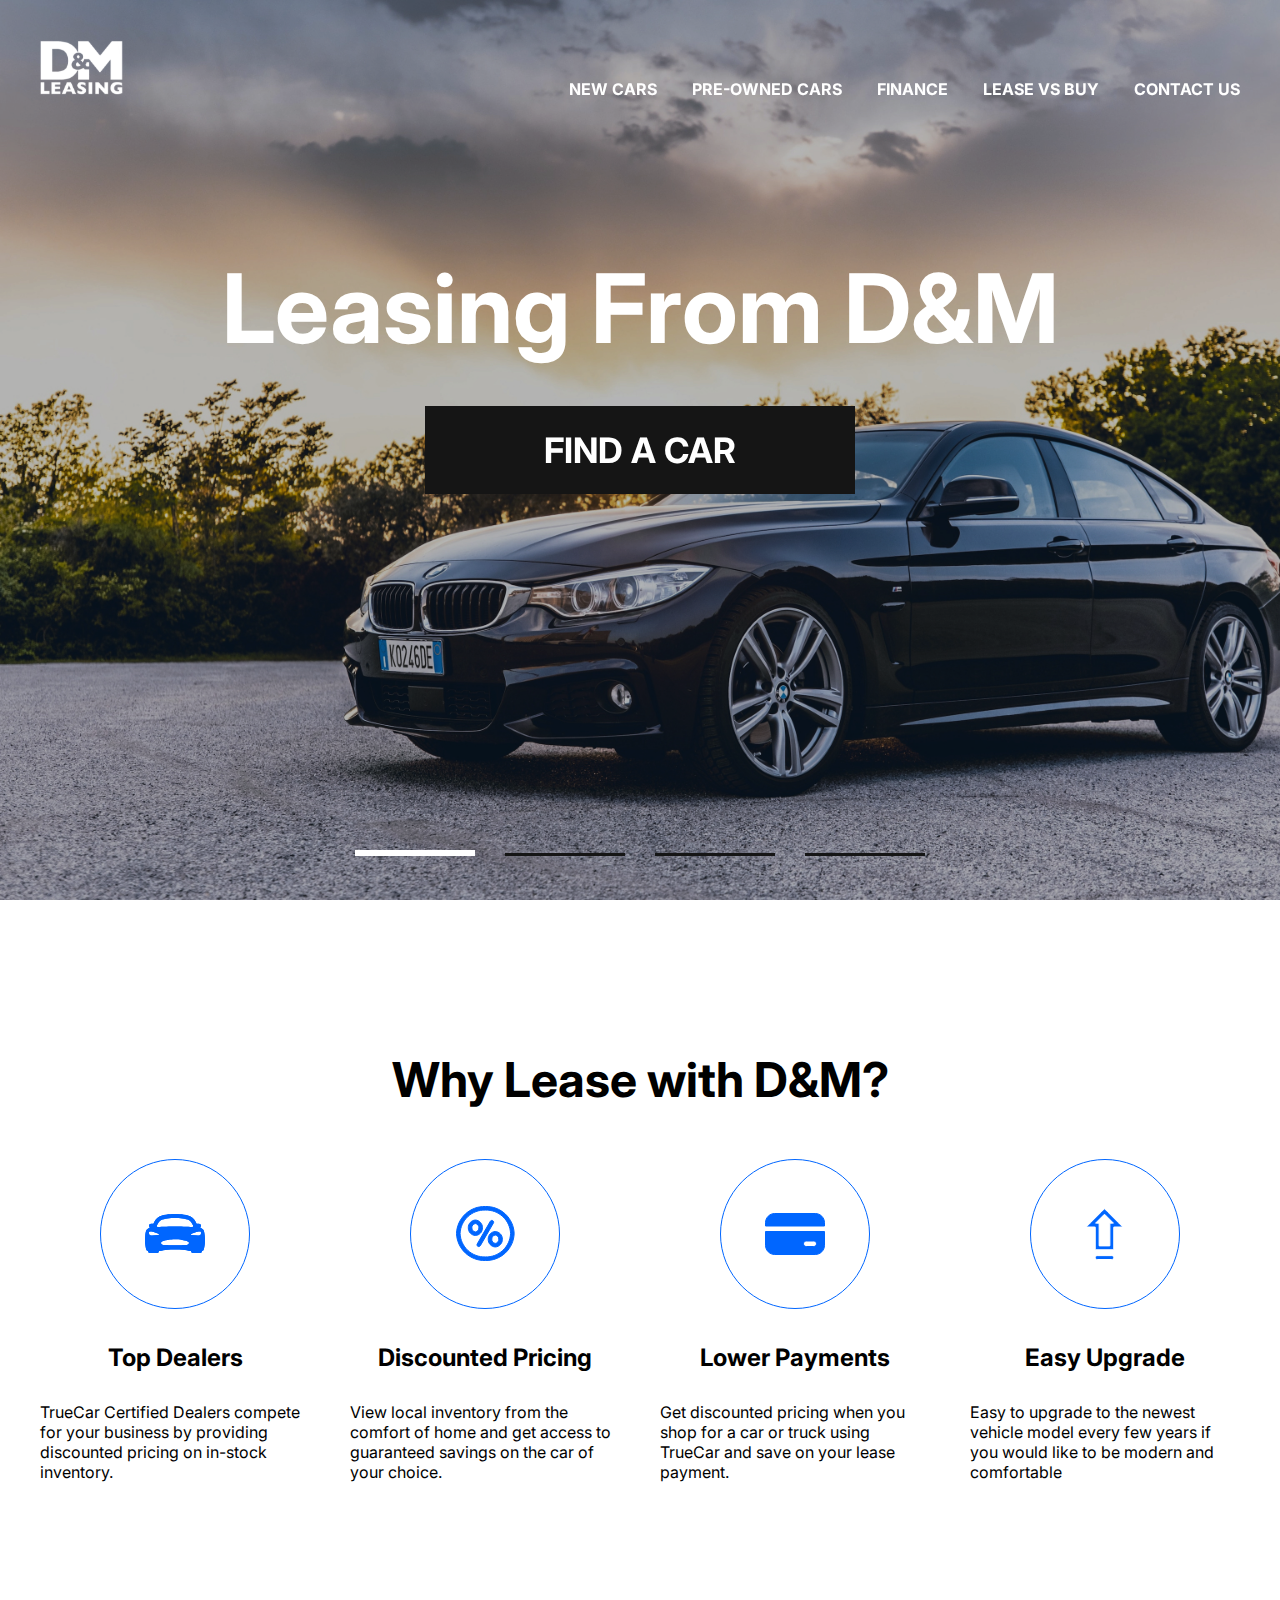
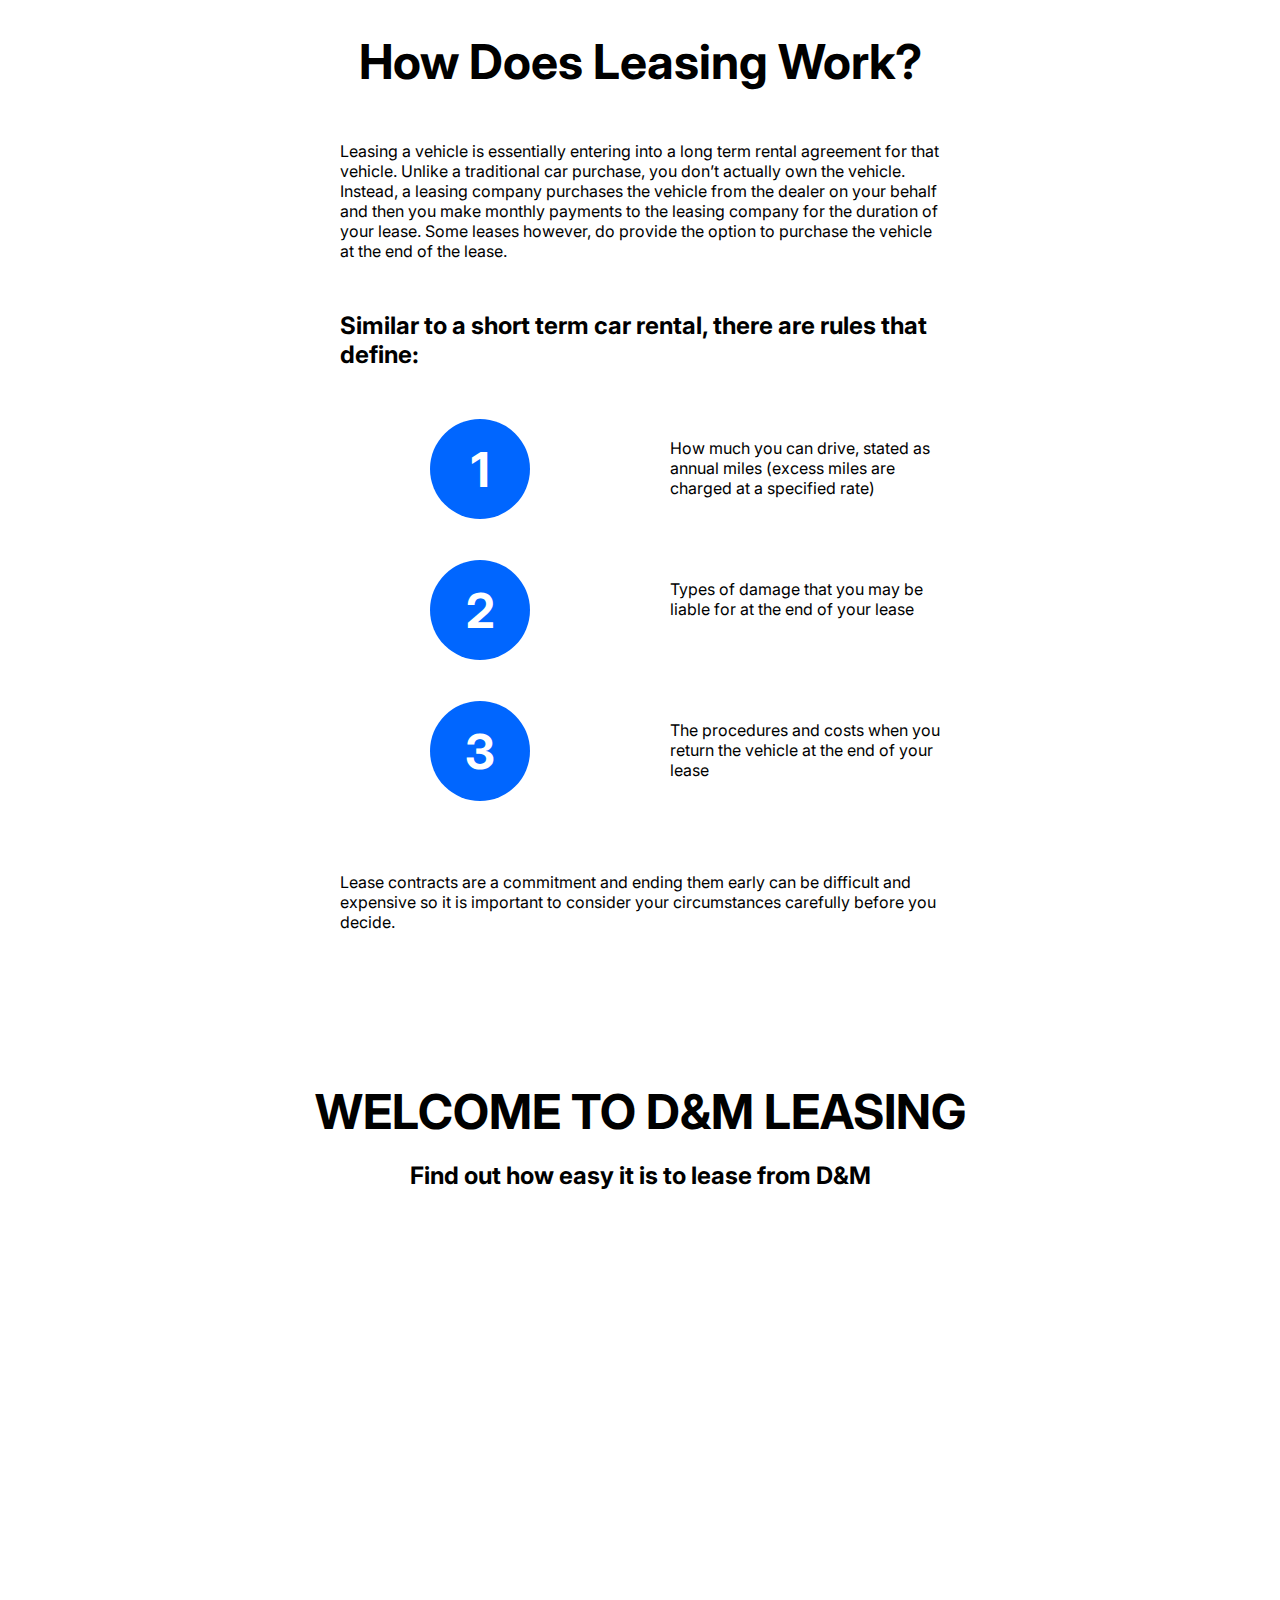
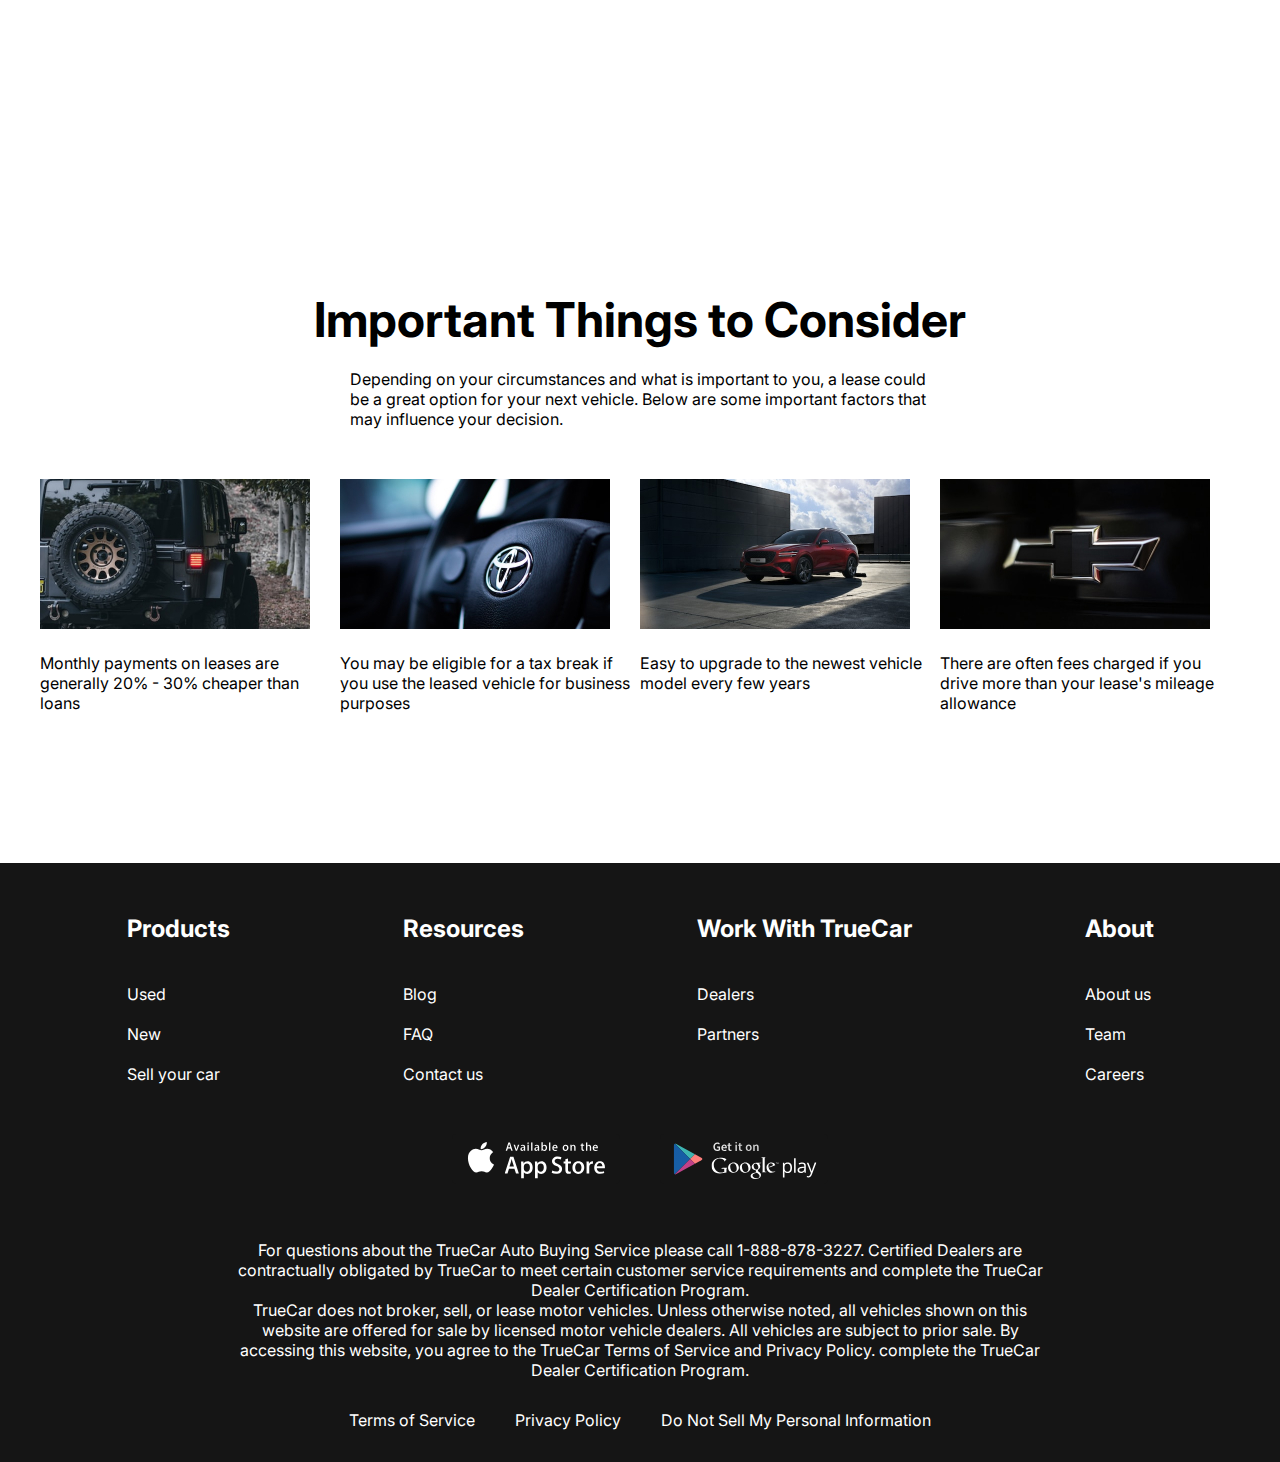
==== index.html @ b896143d "git start" ====
<!DOCTYPE html>
<html lang="en">

<head>
  <meta charset="UTF-8">
  <meta http-equiv="X-UA-Compatible" content="IE=edge">
  <meta name="viewport" content="width=device-width, initial-scale=1.0">
  <title>Lease Cars</title>
  <link rel="preconnect" href="https://fonts.googleapis.com">
  <link rel="preconnect" href="https://fonts.gstatic.com" crossorigin>
  <link href="https://fonts.googleapis.com/css2?family=Inter:wght@400;700&display=swap" rel="stylesheet">
  <link rel="stylesheet" href="https://cdn.jsdelivr.net/npm/swiper@9/swiper-bundle.min.css" />
  <link rel="stylesheet" href="css/style.css">
</head>

<body>
  <div class="wrapper">
    <header class="header header-main">
      <div class="container">
        <div class="header__inner">
          <a href="index.html" class="logo">
            <img src="images/logo.svg" alt="logo" class="logo__img">
          </a>
          <nav class="menu">
            <ul class="menu__list">
              <li class="menu__list-item">
                <a href="new-cars.html" class="menu__list-link">NEW CARS</a>
              </li>
              <li class="menu__list-item">
                <a href="#" class="menu__list-link">PRE-OWNED CARS</a>
              </li>
              <li class="menu__list-item">
                <a href="#" class="menu__list-link">FINANCE</a>
              </li>
              <li class="menu__list-item">
                <a href="#" class="menu__list-link">LEASE VS BUY</a>
              </li>
              <li class="menu__list-item">
                <a href="contacts.html" class="menu__list-link">CONTACT US</a>
              </li>
            </ul>
          </nav>
        </div>
      </div>
    </header>
    <main class="main">
      <section class="top">
        <div class="container">
          <h1 class="title">
            Leasing From D&M
          </h1>
          <a href="new-cars.html" class="top__link">
            FIND A CAR
          </a>
        </div>
      </section>
      <div class="slider">
        <div class="swiper">
          <div class="swiper-wrapper">

            <div class="swiper-slide" style='background-image: url(images/slide-1.jpg)'></div>
            <div class="swiper-slide" style='background-image: url(images/slide-2.jpg)'></div>
            <div class="swiper-slide" style='background-image: url(images/slide-1.jpg)'></div>
            <div class="swiper-slide" style='background-image: url(images/slide-2.jpg)'></div>
          </div>

          <div class="swiper-pagination"></div>
        </div>
      </div>
      <section class="why-lease">
        <div class="container">
          <h2 class="section-title">Why Lease with D&M?</h2>
          <ul class="why-lease-list">
            <li class="why-lease-item">
              <img class='why-lease-item-img' src="images/why-lease-1.svg" alt="">
              <h3 class="why-lease-item-title">Top Dealers</h3>
              <p class="why-lease-item-text">
                TrueCar Certified Dealers compete for your business by providing discounted pricing on in-stock
                inventory.
              </p>
            </li>
            <li class="why-lease-item">
              <img class='why-lease-item-img' src="images/why-lease-2.svg" alt="">
              <h3 class="why-lease-item-title">Discounted Pricing</h3>
              <p class="why-lease-item-text">
                View local inventory from the comfort of home and get access to guaranteed savings on the car of your
                choice.
              </p>
            </li>
            <li class="why-lease-item">
              <img class='why-lease-item-img' src="images/why-lease-3.svg" alt="">
              <h3 class="why-lease-item-title">Lower Payments</h3>
              <p class="why-lease-item-text">
                Get discounted pricing when you shop for a car or truck using TrueCar and save on your lease payment.
              </p>
            </li>
            <li class="why-lease-item">
              <img class='why-lease-item-img' src="images/why-lease-4.svg" alt="">
              <h3 class="why-lease-item-title">Easy Upgrade</h3>
              <p class="why-lease-item-text">
                Easy to upgrade to the newest vehicle model every few years if you would like to be modern and
                comfortable
              </p>
            </li>
          </ul>
        </div>
      </section>
      <section class="how-does">
        <div class="container">
          <div class="how-does-inner">
            <h2 class="section-title">
              How Does Leasing Work?
            </h2>
            <p class="how-does-text">
              Leasing a vehicle is essentially entering into a long term rental agreement for that vehicle. Unlike a
              traditional car purchase, you don’t actually own the vehicle. Instead, a leasing company purchases the
              vehicle from the dealer on your behalf and then you make monthly payments to the leasing company for the
              duration of your lease. Some leases however, do provide the option to purchase the vehicle at the end of
              the lease.
            </p>
            <h4 class="how-does-title">
              Similar to a short term car rental, there are rules that define:
            </h4>
            <ol class="how-does-list">
              <li class="how-does-item">
                How much you can drive, stated as annual miles (excess miles are charged at a specified rate)
              </li>
              <li class="how-does-item">
                Types of damage that you may be liable for at the end of your lease
              </li>
              <li class="how-does-item">
                The procedures and costs when you return the vehicle at the end of your lease
              </li>
            </ol>
            <p class="how-does-text">
              Lease contracts are a commitment and ending them early can be difficult and expensive so it is important
              to consider your circumstances carefully before you decide.
            </p>
          </div>
        </div>
      </section>
      <section class="video__main">
        <div class="container">
          <h2 class="section-title video-title">
            WELCOME TO D&M LEASING
          </h2>
          <h4 class="video__main-title">
            Find out how easy it is to lease from D&M
          </h4>
          <iframe class='video__content' width="1000" height="500"
            src="https://www.youtube.com/embed/OcT0j8JdZpw?controls=0" title="YouTube video player" frameborder="0"
            allow="accelerometer; autoplay; clipboard-write; encrypted-media; gyroscope; picture-in-picture; web-share"
            allowfullscreen></iframe>
        </div>
      </section>
      <section class="important">
        <div class="container">
          <h2 class="section-title important-title">
            Important Things to Consider
          </h2>
          <p class="important-text">
            Depending on your circumstances and what is important to you, a lease could be a great option for your next
            vehicle. Below are some important factors that may influence your decision.
          </p>
          <ul class="important-list">
            <li class="important-item">
              <img src="images/important-1.jpg" alt="important foto" class="important-item-img">
              <p class="important-item-text">
                Monthly payments on leases are generally 20% - 30% cheaper than loans
              </p>
            <li class="important-item">
              <img src="images/important-2.jpg" alt="important foto" class="important-item-img">
              <p class="important-item-text">
                You may be eligible for a tax break if you use the leased vehicle for business purposes
              </p>
            <li class="important-item">
              <img src="images/important-3.jpg" alt="important foto" class="important-item-img">
              <p class="important-item-text">
                Easy to upgrade to the newest vehicle model every few years
              </p>
            <li class="important-item">
              <img src="images/important-4.jpg" alt="important foto" class="important-item-img">
              <p class="important-item-text">
                There are often fees charged if you drive more than your lease's mileage allowance
              </p>
            </li>
          </ul>
        </div>
      </section>
    </main>
    <footer class="footer">
      <div class="container">
        <nav class="footer__menu">
          <ul class="footer__menu-list">
            <li class="footer__menu-item">
              <p class="footer__menu-title">Products</p>
            </li>
            <li class="footer__menu-item">
              <a href="#" class="footer__menu-link">Used</a>
            </li>
            <li class="footer__menu-item">
              <a href="#" class="footer__menu-link">New</a>
            </li>
            <li class="footer__menu-item">
              <a href="#" class="footer__menu-link">Sell your car</a>
            </li>
          </ul>
          <ul class="footer__menu-list">
            <li class="footer__menu-item">
              <p class="footer__menu-title">Resources</p>
            </li>
            <li class="footer__menu-item">
              <a href="#" class="footer__menu-link">Blog</a>
            </li>
            <li class="footer__menu-item">
              <a href="#" class="footer__menu-link">FAQ</a>
            </li>
            <li class="footer__menu-item">
              <a href="#" class="footer__menu-link">Contact us</a>
            </li>
          </ul>
          <ul class="footer__menu-list">
            <li class="footer__menu-item">
              <p class="footer__menu-title">Work With TrueCar</p>
            </li>
            <li class="footer__menu-item">
              <a href="#" class="footer__menu-link">Dealers</a>
            </li>
            <li class="footer__menu-item">
              <a href="#" class="footer__menu-link">Partners</a>
            </li>
          </ul>
          <ul class="footer__menu-list">
            <li class="footer__menu-item">
              <p class="footer__menu-title">About</p>
            </li>
            <li class="footer__menu-item">
              <a href="#" class="footer__menu-link">About us</a>
            </li>
            <li class="footer__menu-item">
              <a href="#" class="footer__menu-link"></a>Team
            </li>
            <li class="footer__menu-item">
              <a href="#" class="footer__menu-link"></a>Careers
            </li>
          </ul>
        </nav>
        <ul class="app">
          <li class="app__item">
            <a href="#" class="app__item-link">
              <img src="images/appstore.svg" alt="app store" class="app__item-img">
            </a>
          </li>
          <li class="app__item">
            <a href="#" class="app__item-link">
              <img src="images/googleplay.svg" alt="app store" class="app__item-img">
            </a>
          </li>
        </ul>
        <div class="footer__copy">
          <p class="footer__copy-text">
            For questions about the TrueCar Auto Buying Service please call 1-888-878-3227.
            Certified Dealers are contractually obligated by TrueCar to meet certain customer service requirements and
            complete the TrueCar Dealer Certification Program.
          </p>
          <p class="footer__copy-text">
            TrueCar does not broker, sell, or lease motor vehicles. Unless otherwise noted, all vehicles shown on this
            website are offered for sale by licensed motor vehicle dealers. All vehicles are subject to prior sale. By
            accessing this website, you agree to the TrueCar Terms of Service and Privacy Policy. complete the TrueCar
            Dealer Certification Program.
          </p>
        </div>
        <nav class="copy__nav">
          <ul class="copy__nav-list">
            <li class="copy__nav-item"><a href="#" class="copy__nav-link">
                Terms of Service
              </a></li>
            <li class="copy__nav-item"><a href="#" class="copy__nav-link">
                Privacy Policy
              </a></li>
            <li class="copy__nav-item"><a href="#" class="copy__nav-link">
                Do Not Sell My Personal Information
              </a></li>
          </ul>
        </nav>
      </div>
    </footer>
  </div>
  <script src="https://cdn.jsdelivr.net/npm/swiper@9/swiper-bundle.min.js">
  </script>
  <script src='js/main.js'></script>
</body>

</html>
---- css/style.css ----
html {
  box-sizing: border-box;
}

*, *::after, *::before {
  box-sizing: inherit;
  margin: 0;
  padding: 0;
}

html, body {
  min-width: 100%;
}

ul {
  list-style: none;
}

a{
  text-decoration: none;
  color: inherit;
}

.wrapper {
  min-height: 100%;
  display: flex;
  flex-direction: column;
}

.section-title{
  margin-bottom: 50px;
  font-size: 48px;
  font-weight: 700;
  text-align: center;
}

.container {
max-width: 1220px;
margin: 0 auto;
padding: 0 10px;
}

body {
  font-family: 'Inter', sans-serif;
  font-size: 16px;
  font-weight: 400;
}

.header {
  background-color: #151515;
}

.header-main {
  background-color: transparent;
  position: absolute;
  z-index: 5;
  left: 0;
  right: 0;
}

.header__inner {
  padding-top: 40px;
  padding-bottom: 45px;
  display: flex;
  justify-content: space-between;
  align-items: flex-end;
}

.menu__list {
  display: flex;
  gap: 35px;
}

.menu__list-link {
  color: #fff;
  text-transform: uppercase;
  font-weight: 700;
}

.menu__list-link--active {
  color: #0066ff;
}

.footer {
  background-color: #151515;
  padding: 50px 0 32px;
  color: white;
}

.footer__menu {
  display: flex;
  justify-content: space-around;
  margin-bottom: 50px;
}

.footer__menu-list {
  max-width: 250px;
}

.footer__menu-title {
  font-size: 24px;
  font-weight: 700;
  line-height: 1.3;
  padding-bottom: 20px;
}

.footer__menu-item + .footer__menu-item {
  padding-top: 20px;
}

.app {
  display: flex;
  justify-content: center;
  gap: 40px;
  margin-bottom: 52px;
}

.footer__copy {
  max-width: 806px;
  margin: 0 auto 30px;
  text-align: center;
}

.copy__nav-list {
  display: flex;
  justify-content: center;
  gap: 40px;
}

.main {
  flex-grow: 1;
}

.top {
  color: white;
  text-align: center;
  padding-top: 250px;
  padding-bottom: 50px;
  position: absolute;
  z-index: 5;
  left: 0;
  right: 0;
}

.title {
  padding-bottom: 40px;
  font-size: 96px;
  font-weight: 700;
}

.top__link {
  background-color: #151515;
  padding: 23px;
  max-width: 430px;
  width: 100%;
  display: inline-block;
  text-transform: uppercase;
  font-size: 35px;
  font-weight: 700;
}

.swiper::after {
  content: '';
  background: rgba(21, 21, 21, .3);
position: absolute;
z-index: 6;
left: 0;
right: 0;
bottom: 0;
top: 0;
}

.swiper-slide {
  height: 100vh;
  background-repeat: no-repeat;
  background-size: cover;
  background-position: center;
}

.swiper-pagination-bullet {
  width: 120px;
  height: 3px;
  background-color: #151515;
  border-radius: 0;
  opacity: 1;
}

.swiper-pagination-horizontal.swiper-pagination-bullets .swiper-pagination-bullet {
  margin: 0 15px;
}

.swiper-pagination-horizontal.swiper-pagination-bullets {
  bottom: 40px;
}

.swiper-pagination-bullet-active {
  height: 6px;
  background-color: #fff;
}

.why-lease {
  padding: 150px 0;
}

.why-lease-list {
  display: grid;
  grid-template-columns: repeat(4, 1fr);
  gap: 40px;
  text-align: center;
}

.why-lease-item-img {
  margin-bottom: 30px;
}

.why-lease-item-title {
  margin-bottom: 30px;
  font-size: 24px;
  font-weight: 700;
}

.why-lease-item-text {
  text-align: left;
}

.how-does {
  padding-bottom: 150px;
}

.how-does-inner {
  max-width: 600px;
  margin: 0 auto;
}

.how-does-title {
  font-size: 24px;
  font-weight: 700;
  padding-top: 50px;
}

.how-does-list {
  padding: 50px 0 70px;
  counter-reset: myCounter;
}

.how-does-item {
  list-style-type: none;
  width: 270px;
  position: relative;
  margin-left: auto;
  box-sizing:content-box;
  padding: 19px 0 19px 240px;
  min-height: 63px;
}

.how-does-item + .how-does-item {
  margin-top: 40px;
}

.how-does-item::before {
  counter-increment: myCounter;
  content: counter(myCounter);
  display: flex;
  justify-content: center;
  align-items: center;
  font-size: 48px;
  font-weight: 700;
  background-color: #0066ff;
  width: 100px;
  height: 100px;
  border-radius: 50%;
  color: #fff;
  position: absolute;
  left: 0;
  top: 0;
}

.video__main {
  padding-bottom: 150px;
}

.video-title {
  margin-bottom: 20px;
}

.video__main-title {
  font-size: 24px;
  font-weight: 700;
  text-align: center;
  margin-bottom: 50px;
}

.video__content {
  margin: 0 auto;
  display: block;
}

.important {
  margin-bottom: 150px;
}

.important-title {
  margin-bottom: 20px;
}

.important-text {
  max-width: 580px;
  margin: 0 auto 50px;
}

.important-list {
  display: grid;
  grid-template-columns: repeat(4, 1fr);
}

.important-item-img {
  margin-bottom: 20px;
}

.contacts {
padding: 100px 0 150px;
}

.contacts-title {
  margin-bottom: 20px;
}

.contacts__text {
  text-align: center;
  font-weight: 700;
  font-size: 24px;
  padding: 0 100px;
  margin-bottom: 50px;
}

.form {
  max-width: 580px;
  margin: 0 auto;
  display: flex;
  justify-content: space-between;
  flex-wrap: wrap;
}

.form__input {
  width: 270px;
  padding: 18px 20px;
  display: inline-block;
  border: 1px solid #0066ff;
  margin-bottom: 50px;
  font-family: 'Inter', sans-serif;
  font-size: 16px;
  font-weight: 400;
  line-height: 1.3;
  color: #000
}

.form__input::placeholder, .form__textarea::placeholder {
  font-family: 'Inter', sans-serif;
  font-size: 16px;
  font-weight: 400;
  line-height: 1.3;
  color: #000;
  opacity: 0.5;
}

.form__textarea {
  width: 100%;
  resize: none;
  padding: 28px 20px;
  height: 290px;
  border: 1px solid #0066ff;
  font-family: 'Inter', sans-serif;
  font-size: 16px;
  font-weight: 400;
  line-height: 1.3;
  color: #000;
  margin-bottom: 50px;
}

.form__btn {
  text-transform: uppercase;
  font-family: 'Inter', sans-serif;
  font-size: 16px;
  font-weight: 400;
  line-height: 1.3;
  color: #fff;
  background-color: #151515;
  padding: 13px 61px;
  margin: 0 auto;
}

.blog {
  padding-bottom: 150px;
}

.blog__items {
  display: grid;
  grid-template-columns: repeat(2, 1fr);
  gap: 40px;
  margin-bottom: 70px;
}

.blog__item {
  display: flex;
  justify-content: space-between;
  flex-wrap: wrap;
}

.blog__item-img {
  margin-bottom: 30px;
  width: 100%;
}

.blog__item-title{
  flex-basis: 446px;
  font-size: 24px;
  font-weight: 700;
}

.blog__item-link{
  color: #fff;
  background-color: #0066ff;
  padding: 4px 20px;
}

.showmore__link {
  text-transform: uppercase;
  background-color: #151515;
  padding: 13px;
  color: #fff;
  width: 225px;
  margin: 0 auto;
  text-align: center;
  display: block;
}

.choose {
  padding: 100px 0;
}

.tabs {
  margin-bottom: 70px;
}

.tabs__btn{
  padding: 0 150px;
  display: flex;
  justify-content: space-between;
  gap: 80px;
  padding-bottom: 100px;
}

.tabs__btn-item{
  font-size: 24px;
  font-weight: 700;
  cursor: pointer;
  border: none;
  background-color: transparent;
  padding: 0;
}

.tabs__btn-item--active {
  color: #0066ff;
}

.tabs__content-item {
  display: none;
  grid-template-columns: repeat(4, 1fr);
  gap: 100px 40px;
}
.tabs__content-item.tabs__content-item--active {
  display: grid;
}

.card {
  text-align: center;
}

.card__img {
  display: block;
}

.card__content {
  padding: 0 5px;
  border: 1px solid #06f;
  border-top: 0;
}

.card__title {
  padding: 0 20px;
  font-size: 24px;
  font-weight: 700;
  margin-bottom: 20px;
}

.card__text {
  margin-bottom: 20px;
}

.card__price {
  margin-bottom: 20px;
  font-size: 24px;
  font-weight: 700;
}

.card__link {
  display: block;
  color: #06f;
  border: 1px solid #06f;
  border-top: 0;
  
}
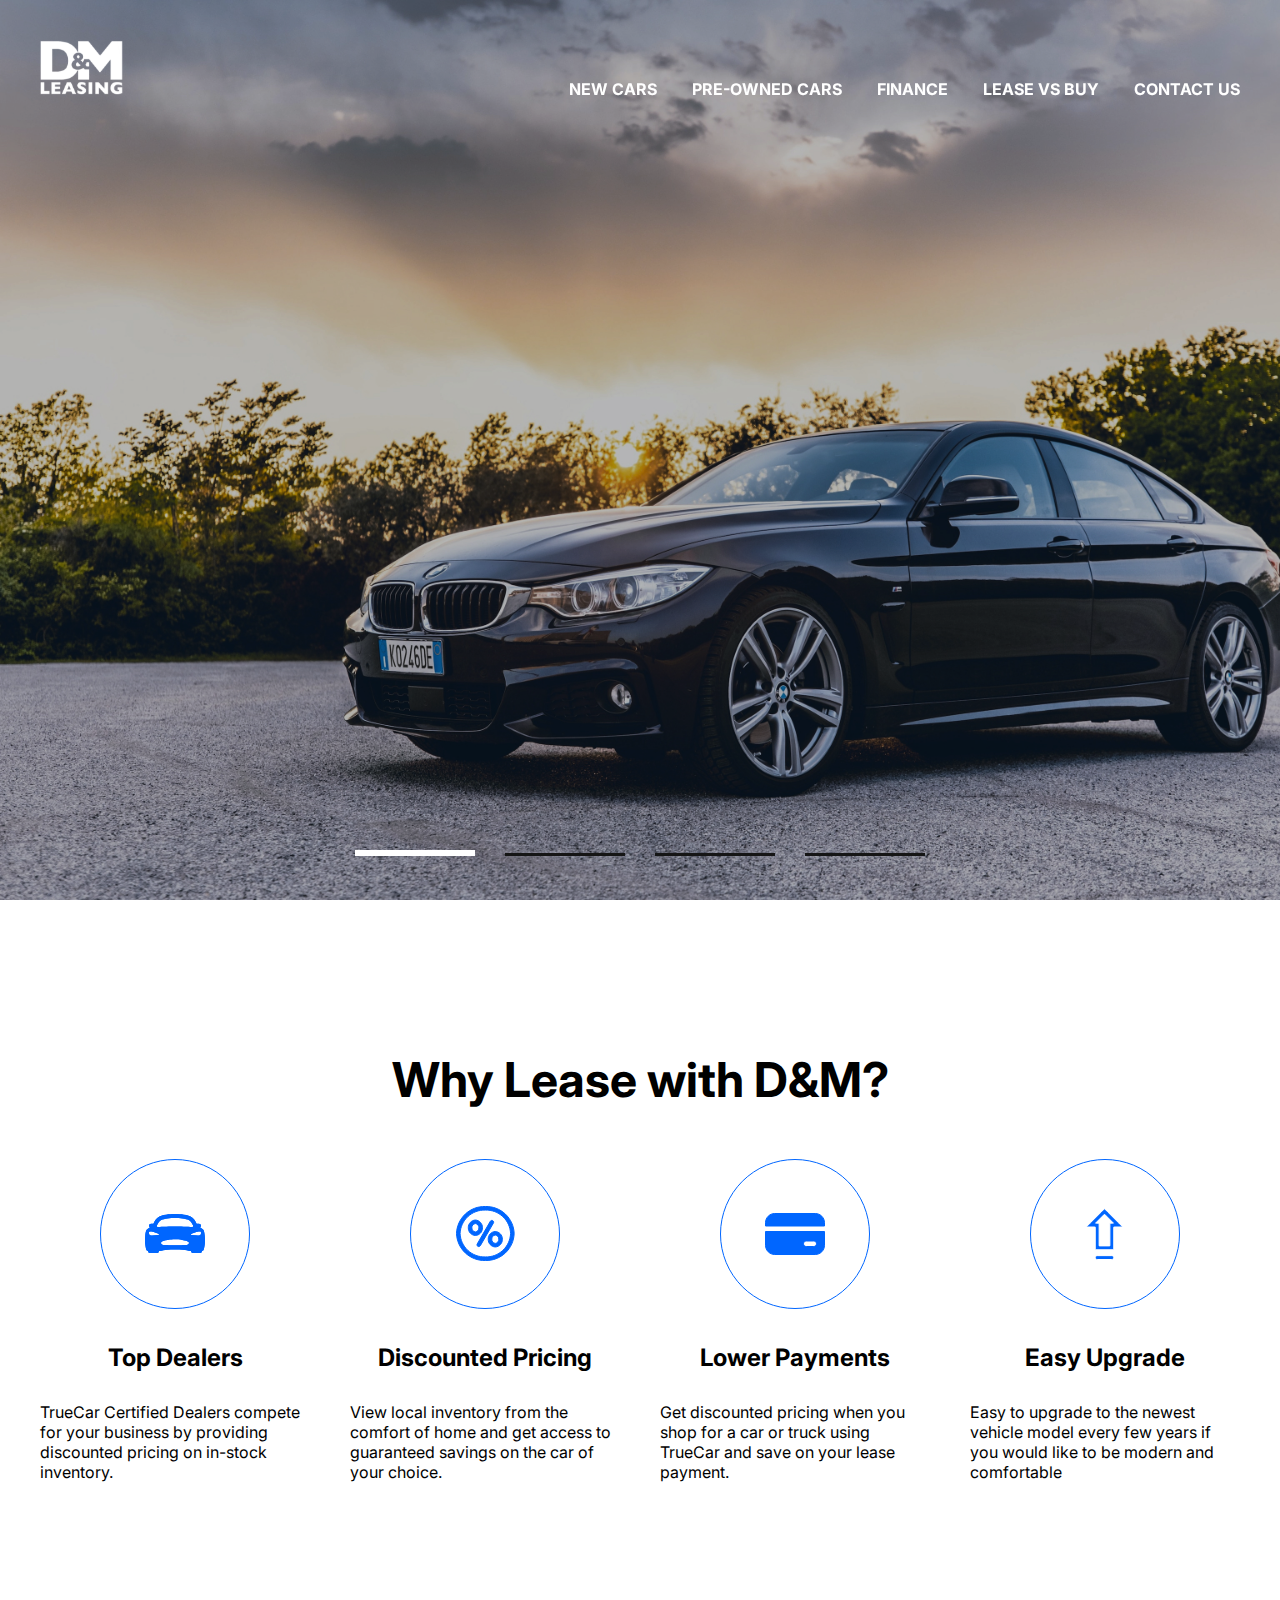
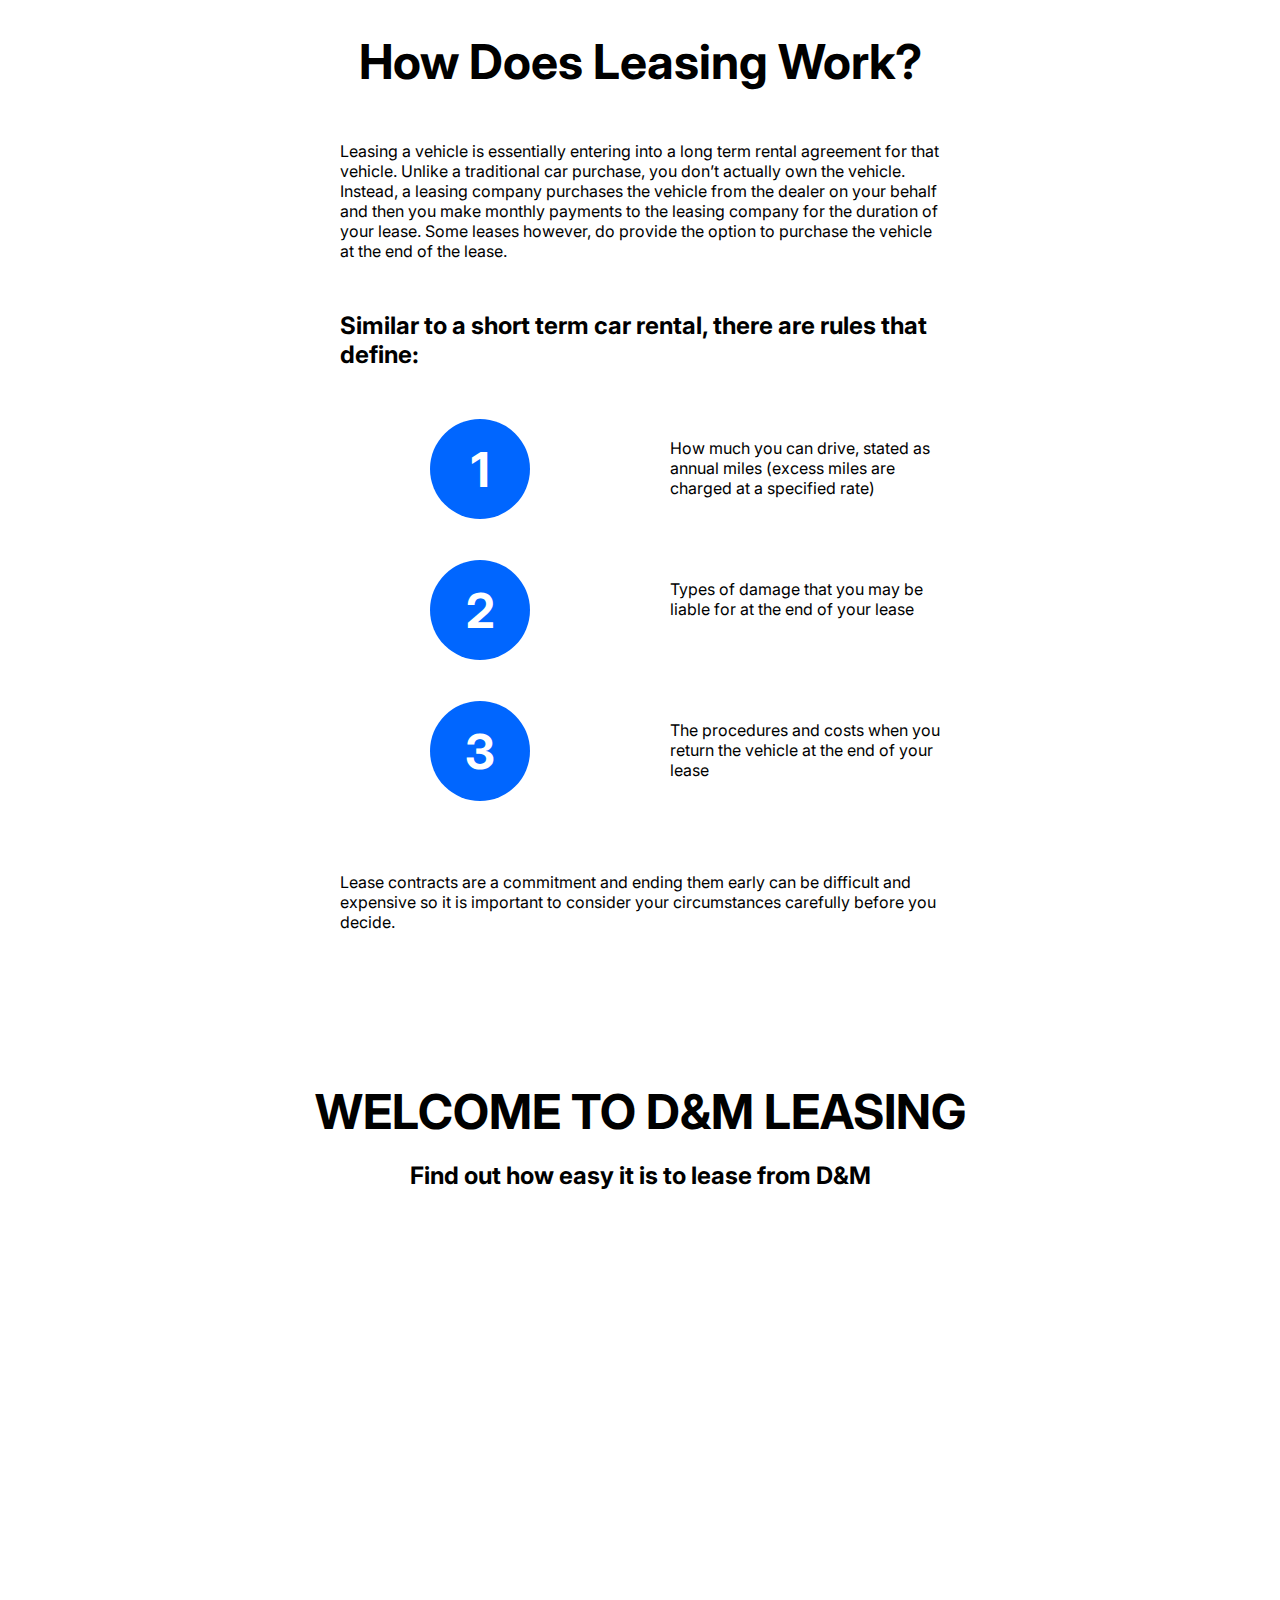
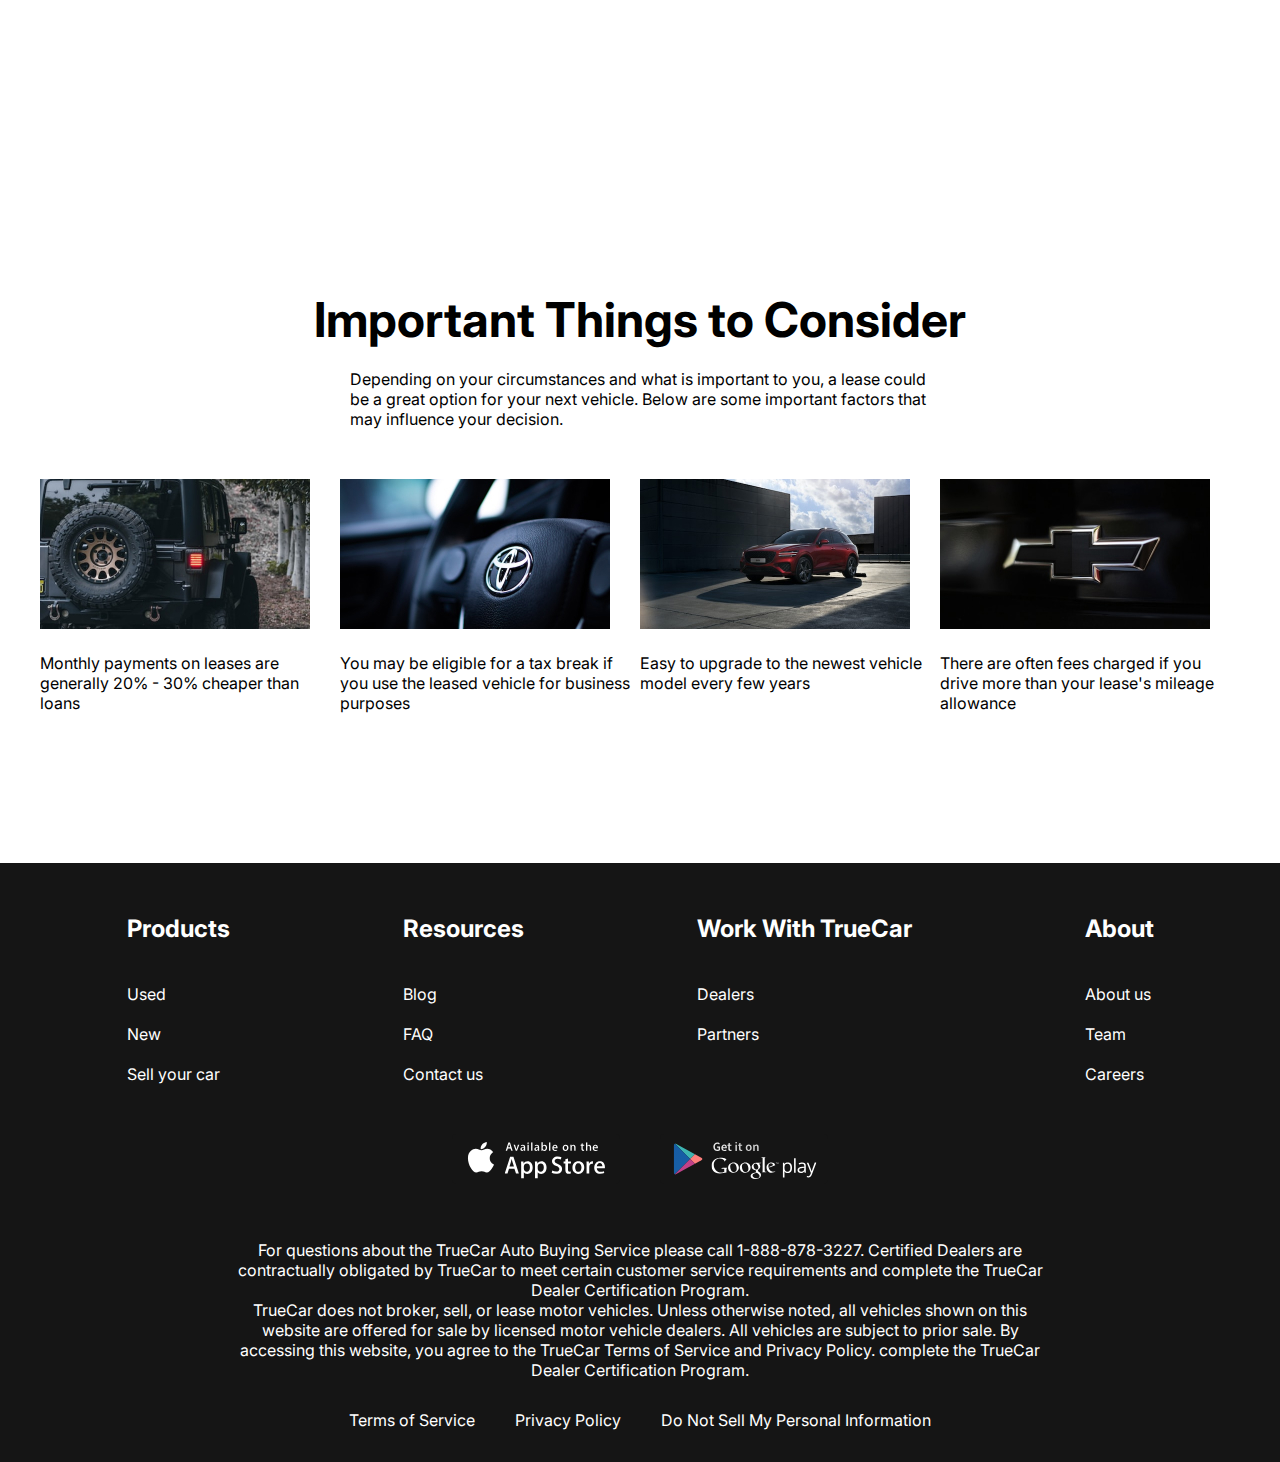
==== commit 60add223: "add adaptive site" ====
--- a/index.html
+++ b/index.html
@@ -2,15 +2,15 @@
 <html lang="en">
 
 <head>
-  <meta charset="UTF-8">
-  <meta http-equiv="X-UA-Compatible" content="IE=edge">
-  <meta name="viewport" content="width=device-width, initial-scale=1.0">
+  <meta charset="UTF-8" />
+  <meta http-equiv="X-UA-Compatible" content="IE=edge" />
+  <meta name="viewport" content="width=device-width, initial-scale=1.0" />
   <title>Lease Cars</title>
-  <link rel="preconnect" href="https://fonts.googleapis.com">
-  <link rel="preconnect" href="https://fonts.gstatic.com" crossorigin>
-  <link href="https://fonts.googleapis.com/css2?family=Inter:wght@400;700&display=swap" rel="stylesheet">
+  <link rel="preconnect" href="https://fonts.googleapis.com" />
+  <link rel="preconnect" href="https://fonts.gstatic.com" crossorigin />
+  <link href="https://fonts.googleapis.com/css2?family=Inter:wght@400;700&display=swap" rel="stylesheet" />
   <link rel="stylesheet" href="https://cdn.jsdelivr.net/npm/swiper@9/swiper-bundle.min.css" />
-  <link rel="stylesheet" href="css/style.css">
+  <link rel="stylesheet" href="css/style.css" />
 </head>
 
 <body>
@@ -19,9 +19,14 @@
       <div class="container">
         <div class="header__inner">
           <a href="index.html" class="logo">
-            <img src="images/logo.svg" alt="logo" class="logo__img">
+            <img src="images/logo.svg" alt="logo" class="logo__img" />
           </a>
           <nav class="menu">
+            <button class="menu__btn">
+              <span></span>
+              <span></span>
+              <span></span>
+            </button>
             <ul class="menu__list">
               <li class="menu__list-item">
                 <a href="new-cars.html" class="menu__list-link">NEW CARS</a>
@@ -46,22 +51,17 @@
     <main class="main">
       <section class="top">
         <div class="container">
-          <h1 class="title">
-            Leasing From D&M
-          </h1>
-          <a href="new-cars.html" class="top__link">
-            FIND A CAR
-          </a>
+          <h1 class="title">Leasing From D&M</h1>
+          <a href="new-cars.html" class="top__link"> FIND A CAR </a>
         </div>
       </section>
       <div class="slider">
         <div class="swiper">
           <div class="swiper-wrapper">
-
-            <div class="swiper-slide" style='background-image: url(images/slide-1.jpg)'></div>
-            <div class="swiper-slide" style='background-image: url(images/slide-2.jpg)'></div>
-            <div class="swiper-slide" style='background-image: url(images/slide-1.jpg)'></div>
-            <div class="swiper-slide" style='background-image: url(images/slide-2.jpg)'></div>
+            <div class="swiper-slide" style="background-image: url(images/slide-1.jpg)"></div>
+            <div class="swiper-slide" style="background-image: url(images/slide-2.jpg)"></div>
+            <div class="swiper-slide" style="background-image: url(images/slide-1.jpg)"></div>
+            <div class="swiper-slide" style="background-image: url(images/slide-2.jpg)"></div>
           </div>
 
           <div class="swiper-pagination"></div>
@@ -72,34 +72,35 @@
           <h2 class="section-title">Why Lease with D&M?</h2>
           <ul class="why-lease-list">
             <li class="why-lease-item">
-              <img class='why-lease-item-img' src="images/why-lease-1.svg" alt="">
+              <img class="why-lease-item-img" src="images/why-lease-1.svg" alt="" />
               <h3 class="why-lease-item-title">Top Dealers</h3>
               <p class="why-lease-item-text">
-                TrueCar Certified Dealers compete for your business by providing discounted pricing on in-stock
-                inventory.
+                TrueCar Certified Dealers compete for your business by
+                providing discounted pricing on in-stock inventory.
               </p>
             </li>
             <li class="why-lease-item">
-              <img class='why-lease-item-img' src="images/why-lease-2.svg" alt="">
+              <img class="why-lease-item-img" src="images/why-lease-2.svg" alt="" />
               <h3 class="why-lease-item-title">Discounted Pricing</h3>
               <p class="why-lease-item-text">
-                View local inventory from the comfort of home and get access to guaranteed savings on the car of your
-                choice.
+                View local inventory from the comfort of home and get access
+                to guaranteed savings on the car of your choice.
               </p>
             </li>
             <li class="why-lease-item">
-              <img class='why-lease-item-img' src="images/why-lease-3.svg" alt="">
+              <img class="why-lease-item-img" src="images/why-lease-3.svg" alt="" />
               <h3 class="why-lease-item-title">Lower Payments</h3>
               <p class="why-lease-item-text">
-                Get discounted pricing when you shop for a car or truck using TrueCar and save on your lease payment.
+                Get discounted pricing when you shop for a car or truck using
+                TrueCar and save on your lease payment.
               </p>
             </li>
             <li class="why-lease-item">
-              <img class='why-lease-item-img' src="images/why-lease-4.svg" alt="">
+              <img class="why-lease-item-img" src="images/why-lease-4.svg" alt="" />
               <h3 class="why-lease-item-title">Easy Upgrade</h3>
               <p class="why-lease-item-text">
-                Easy to upgrade to the newest vehicle model every few years if you would like to be modern and
-                comfortable
+                Easy to upgrade to the newest vehicle model every few years if
+                you would like to be modern and comfortable
               </p>
             </li>
           </ul>
@@ -108,46 +109,48 @@
       <section class="how-does">
         <div class="container">
           <div class="how-does-inner">
-            <h2 class="section-title">
-              How Does Leasing Work?
-            </h2>
+            <h2 class="section-title">How Does Leasing Work?</h2>
             <p class="how-does-text">
-              Leasing a vehicle is essentially entering into a long term rental agreement for that vehicle. Unlike a
-              traditional car purchase, you don’t actually own the vehicle. Instead, a leasing company purchases the
-              vehicle from the dealer on your behalf and then you make monthly payments to the leasing company for the
-              duration of your lease. Some leases however, do provide the option to purchase the vehicle at the end of
-              the lease.
+              Leasing a vehicle is essentially entering into a long term
+              rental agreement for that vehicle. Unlike a traditional car
+              purchase, you don’t actually own the vehicle. Instead, a leasing
+              company purchases the vehicle from the dealer on your behalf and
+              then you make monthly payments to the leasing company for the
+              duration of your lease. Some leases however, do provide the
+              option to purchase the vehicle at the end of the lease.
             </p>
             <h4 class="how-does-title">
               Similar to a short term car rental, there are rules that define:
             </h4>
             <ol class="how-does-list">
               <li class="how-does-item">
-                How much you can drive, stated as annual miles (excess miles are charged at a specified rate)
+                How much you can drive, stated as annual miles (excess miles
+                are charged at a specified rate)
               </li>
               <li class="how-does-item">
-                Types of damage that you may be liable for at the end of your lease
+                Types of damage that you may be liable for at the end of your
+                lease
               </li>
               <li class="how-does-item">
-                The procedures and costs when you return the vehicle at the end of your lease
+                The procedures and costs when you return the vehicle at the
+                end of your lease
               </li>
             </ol>
             <p class="how-does-text">
-              Lease contracts are a commitment and ending them early can be difficult and expensive so it is important
-              to consider your circumstances carefully before you decide.
+              Lease contracts are a commitment and ending them early can be
+              difficult and expensive so it is important to consider your
+              circumstances carefully before you decide.
             </p>
           </div>
         </div>
       </section>
       <section class="video__main">
         <div class="container">
-          <h2 class="section-title video-title">
-            WELCOME TO D&M LEASING
-          </h2>
+          <h2 class="section-title video-title">WELCOME TO D&M LEASING</h2>
           <h4 class="video__main-title">
             Find out how easy it is to lease from D&M
           </h4>
-          <iframe class='video__content' width="1000" height="500"
+          <iframe class="video__content" width="1000" height="500"
             src="https://www.youtube.com/embed/OcT0j8JdZpw?controls=0" title="YouTube video player" frameborder="0"
             allow="accelerometer; autoplay; clipboard-write; encrypted-media; gyroscope; picture-in-picture; web-share"
             allowfullscreen></iframe>
@@ -159,29 +162,39 @@
             Important Things to Consider
           </h2>
           <p class="important-text">
-            Depending on your circumstances and what is important to you, a lease could be a great option for your next
-            vehicle. Below are some important factors that may influence your decision.
+            Depending on your circumstances and what is important to you, a
+            lease could be a great option for your next vehicle. Below are
+            some important factors that may influence your decision.
           </p>
           <ul class="important-list">
             <li class="important-item">
-              <img src="images/important-1.jpg" alt="important foto" class="important-item-img">
+              <img src="images/important-1.jpg" alt="important foto" class="important-item-img" />
               <p class="important-item-text">
-                Monthly payments on leases are generally 20% - 30% cheaper than loans
-              </p>
+                Monthly payments on leases are generally 20% - 30% cheaper
+                than loans
+              </p>
+            </li>
+
             <li class="important-item">
-              <img src="images/important-2.jpg" alt="important foto" class="important-item-img">
+              <img src="images/important-2.jpg" alt="important foto" class="important-item-img" />
               <p class="important-item-text">
-                You may be eligible for a tax break if you use the leased vehicle for business purposes
-              </p>
+                You may be eligible for a tax break if you use the leased
+                vehicle for business purposes
+              </p>
+            </li>
+
             <li class="important-item">
-              <img src="images/important-3.jpg" alt="important foto" class="important-item-img">
+              <img src="images/important-3.jpg" alt="important foto" class="important-item-img" />
               <p class="important-item-text">
                 Easy to upgrade to the newest vehicle model every few years
               </p>
+            </li>
+
             <li class="important-item">
-              <img src="images/important-4.jpg" alt="important foto" class="important-item-img">
+              <img src="images/important-4.jpg" alt="important foto" class="important-item-img" />
               <p class="important-item-text">
-                There are often fees charged if you drive more than your lease's mileage allowance
+                There are often fees charged if you drive more than your
+                lease's mileage allowance
               </p>
             </li>
           </ul>
@@ -248,47 +261,51 @@
         <ul class="app">
           <li class="app__item">
             <a href="#" class="app__item-link">
-              <img src="images/appstore.svg" alt="app store" class="app__item-img">
+              <img src="images/appstore.svg" alt="app store" class="app__item-img" />
             </a>
           </li>
           <li class="app__item">
             <a href="#" class="app__item-link">
-              <img src="images/googleplay.svg" alt="app store" class="app__item-img">
+              <img src="images/googleplay.svg" alt="app store" class="app__item-img" />
             </a>
           </li>
         </ul>
         <div class="footer__copy">
           <p class="footer__copy-text">
-            For questions about the TrueCar Auto Buying Service please call 1-888-878-3227.
-            Certified Dealers are contractually obligated by TrueCar to meet certain customer service requirements and
-            complete the TrueCar Dealer Certification Program.
+            For questions about the TrueCar Auto Buying Service please call
+            1-888-878-3227. Certified Dealers are contractually obligated by
+            TrueCar to meet certain customer service requirements and complete
+            the TrueCar Dealer Certification Program.
           </p>
           <p class="footer__copy-text">
-            TrueCar does not broker, sell, or lease motor vehicles. Unless otherwise noted, all vehicles shown on this
-            website are offered for sale by licensed motor vehicle dealers. All vehicles are subject to prior sale. By
-            accessing this website, you agree to the TrueCar Terms of Service and Privacy Policy. complete the TrueCar
+            TrueCar does not broker, sell, or lease motor vehicles. Unless
+            otherwise noted, all vehicles shown on this website are offered
+            for sale by licensed motor vehicle dealers. All vehicles are
+            subject to prior sale. By accessing this website, you agree to the
+            TrueCar Terms of Service and Privacy Policy. complete the TrueCar
             Dealer Certification Program.
           </p>
         </div>
         <nav class="copy__nav">
           <ul class="copy__nav-list">
-            <li class="copy__nav-item"><a href="#" class="copy__nav-link">
-                Terms of Service
-              </a></li>
-            <li class="copy__nav-item"><a href="#" class="copy__nav-link">
-                Privacy Policy
-              </a></li>
-            <li class="copy__nav-item"><a href="#" class="copy__nav-link">
+            <li class="copy__nav-item">
+              <a href="#" class="copy__nav-link"> Terms of Service </a>
+            </li>
+            <li class="copy__nav-item">
+              <a href="#" class="copy__nav-link"> Privacy Policy </a>
+            </li>
+            <li class="copy__nav-item">
+              <a href="#" class="copy__nav-link">
                 Do Not Sell My Personal Information
-              </a></li>
+              </a>
+            </li>
           </ul>
         </nav>
       </div>
     </footer>
   </div>
-  <script src="https://cdn.jsdelivr.net/npm/swiper@9/swiper-bundle.min.js">
-  </script>
-  <script src='js/main.js'></script>
+  <script src="https://cdn.jsdelivr.net/npm/swiper@9/swiper-bundle.min.js"></script>
+  <script src="js/main.js"></script>
 </body>
 
-</html>+</html>
--- a/css/style.css
+++ b/css/style.css
@@ -2,13 +2,16 @@
   box-sizing: border-box;
 }
 
-*, *::after, *::before {
+*,
+*::after,
+*::before {
   box-sizing: inherit;
   margin: 0;
   padding: 0;
 }
 
-html, body {
+html,
+body {
   min-width: 100%;
 }
 
@@ -16,7 +19,7 @@
   list-style: none;
 }
 
-a{
+a {
   text-decoration: none;
   color: inherit;
 }
@@ -27,7 +30,7 @@
   flex-direction: column;
 }
 
-.section-title{
+.section-title {
   margin-bottom: 50px;
   font-size: 48px;
   font-weight: 700;
@@ -35,13 +38,13 @@
 }
 
 .container {
-max-width: 1220px;
-margin: 0 auto;
-padding: 0 10px;
+  max-width: 1220px;
+  margin: 0 auto;
+  padding: 0 10px;
 }
 
 body {
-  font-family: 'Inter', sans-serif;
+  font-family: "Inter", sans-serif;
   font-size: 16px;
   font-weight: 400;
 }
@@ -137,7 +140,7 @@
   padding-top: 250px;
   padding-bottom: 50px;
   position: absolute;
-  z-index: 5;
+  z-index: 1;
   left: 0;
   right: 0;
 }
@@ -160,14 +163,14 @@
 }
 
 .swiper::after {
-  content: '';
-  background: rgba(21, 21, 21, .3);
-position: absolute;
-z-index: 6;
-left: 0;
-right: 0;
-bottom: 0;
-top: 0;
+  content: "";
+  background: rgba(21, 21, 21, 0.3);
+  position: absolute;
+  z-index: 6;
+  left: 0;
+  right: 0;
+  bottom: 0;
+  top: 0;
 }
 
 .swiper-slide {
@@ -185,7 +188,8 @@
   opacity: 1;
 }
 
-.swiper-pagination-horizontal.swiper-pagination-bullets .swiper-pagination-bullet {
+.swiper-pagination-horizontal.swiper-pagination-bullets
+  .swiper-pagination-bullet {
   margin: 0 15px;
 }
 
@@ -248,7 +252,7 @@
   width: 270px;
   position: relative;
   margin-left: auto;
-  box-sizing:content-box;
+  box-sizing: content-box;
   padding: 19px 0 19px 240px;
   min-height: 63px;
 }
@@ -318,7 +322,7 @@
 }
 
 .contacts {
-padding: 100px 0 150px;
+  padding: 100px 0 150px;
 }
 
 .contacts-title {
@@ -347,15 +351,16 @@
   display: inline-block;
   border: 1px solid #0066ff;
   margin-bottom: 50px;
-  font-family: 'Inter', sans-serif;
+  font-family: "Inter", sans-serif;
   font-size: 16px;
   font-weight: 400;
   line-height: 1.3;
-  color: #000
-}
-
-.form__input::placeholder, .form__textarea::placeholder {
-  font-family: 'Inter', sans-serif;
+  color: #000;
+}
+
+.form__input::placeholder,
+.form__textarea::placeholder {
+  font-family: "Inter", sans-serif;
   font-size: 16px;
   font-weight: 400;
   line-height: 1.3;
@@ -369,7 +374,7 @@
   padding: 28px 20px;
   height: 290px;
   border: 1px solid #0066ff;
-  font-family: 'Inter', sans-serif;
+  font-family: "Inter", sans-serif;
   font-size: 16px;
   font-weight: 400;
   line-height: 1.3;
@@ -379,7 +384,7 @@
 
 .form__btn {
   text-transform: uppercase;
-  font-family: 'Inter', sans-serif;
+  font-family: "Inter", sans-serif;
   font-size: 16px;
   font-weight: 400;
   line-height: 1.3;
@@ -387,6 +392,7 @@
   background-color: #151515;
   padding: 13px 61px;
   margin: 0 auto;
+  border: none;
 }
 
 .blog {
@@ -411,13 +417,13 @@
   width: 100%;
 }
 
-.blog__item-title{
+.blog__item-title {
   flex-basis: 446px;
   font-size: 24px;
   font-weight: 700;
 }
 
-.blog__item-link{
+.blog__item-link {
   color: #fff;
   background-color: #0066ff;
   padding: 4px 20px;
@@ -442,15 +448,14 @@
   margin-bottom: 70px;
 }
 
-.tabs__btn{
-  padding: 0 150px;
+.tabs__btn {
+  padding: 0 150px 100px;
   display: flex;
   justify-content: space-between;
   gap: 80px;
-  padding-bottom: 100px;
-}
-
-.tabs__btn-item{
+}
+
+.tabs__btn-item {
   font-size: 24px;
   font-weight: 700;
   cursor: pointer;
@@ -468,6 +473,7 @@
   grid-template-columns: repeat(4, 1fr);
   gap: 100px 40px;
 }
+
 .tabs__content-item.tabs__content-item--active {
   display: grid;
 }
@@ -478,6 +484,7 @@
 
 .card__img {
   display: block;
+  width: 100%;
 }
 
 .card__content {
@@ -508,5 +515,213 @@
   color: #06f;
   border: 1px solid #06f;
   border-top: 0;
-  
-}
+}
+
+.menu__btn {
+  width: 30px;
+  height: 20px;
+  display: flex;
+  flex-direction: column;
+  justify-content: space-between;
+  padding: 0;
+  border: none;
+  background-color: transparent;
+  cursor: pointer;
+  display: none;
+}
+
+.menu__btn span {
+  height: 2px;
+  background-color: #fff;
+  width: 100%;
+}
+
+@media (max-width: 1180px) {
+  .important-list {
+    gap: 30px 20px;
+  }
+  .important__item-img {
+    width: 100%;
+  }
+  .tabs__content-item {
+    grid-template-columns: repeat(3, 1fr);
+  }
+}
+
+@media (max-width: 1040px) {
+  .video__content {
+    max-width: 100%;
+  }
+  .tabs__btn {
+    padding: 0 0 50px;
+    gap: 20px;
+  }
+}
+
+@media (max-width: 860px) {
+  .menu__btn {
+    display: flex;
+  }
+  .menu__btn,
+  .logo {
+    position: relative;
+    z-index: 10;
+  }
+
+  .menu__list {
+    position: absolute;
+    z-index: 5;
+    align-items: center;
+    background-color: #151515;
+    flex-direction: column;
+    top: 0;
+    left: 0;
+    right: 0;
+    bottom: 0;
+    padding-top: 200px;
+    height: 100vh;
+    transform: translateY(-100%);
+    transition: transform 0.3s ease;
+  }
+
+  .menu__list.menu__list--active {
+    transform: translateY(0%);
+  }
+
+  .why-lease-list {
+    grid-template-columns: repeat(2, 1fr);
+    gap: 20px;
+  }
+  .important-list {
+    grid-template-columns: repeat(2, 1fr);
+  }
+  .tabs__content-item {
+    grid-template-columns: repeat(2, 1fr);
+  }
+}
+
+@media (max-width: 768px) {
+  .title {
+    font-size: 70px;
+  }
+  .top__link {
+    font-size: 28px;
+    padding: 16px;
+    max-width: 360px;
+  }
+  .swiper-pagination-bullet {
+    width: 60px;
+  }
+  .swiper-pagination-bullet-active {
+    height: 4px;
+  }
+  .video__content {
+    height: 400px;
+  }
+  .footer__menu {
+    display: grid;
+    grid-template-columns: repeat(2, 1fr);
+    gap: 40px;
+  }
+}
+
+@media (max-width: 650px) {
+  .tabs__content-item {
+    grid-template-columns: repeat(1, 1fr);
+  }
+  .tabs__btn-item {
+    font-size: 18px;
+  }
+  .blog__items {
+    grid-template-columns: repeat(1, 1fr);
+  }
+  .contacts {
+    padding: 50px 0;
+  }
+  .form__input {
+    width: 100%;
+    margin-bottom: 30px;
+  }
+  .contacts__text {
+    padding: 0;
+  }
+}
+
+@media (max-width: 540px) {
+  .title {
+    font-size: 60px;
+  }
+  .top__link {
+    font-size: 24px;
+    max-width: 310px;
+  }
+  .swiper-pagination-bullet {
+    width: 35px;
+  }
+  .swiper-pagination-horizontal
+    .swiper-pagination-bullets
+    .swiper-pagination-bullet {
+    margin: 0 10px;
+  }
+  .why-lease-list {
+    grid-template-columns: repeat(1, 1fr);
+  }
+  .why-lease {
+    padding: 50px 0;
+  }
+  .section-title {
+    font-size: 34px;
+  }
+  .how-does-list {
+    padding: 30px 0 40px;
+  }
+  .how-does {
+    padding-bottom: 50px;
+  }
+  .video {
+    padding-bottom: 50px;
+  }
+  .video__content {
+    height: 200px;
+  }
+  .how-does-item {
+    padding: 65px 0 19px 0;
+    margin-right: auto;
+  }
+  .how-does-item::before {
+    right: 0;
+    margin: 0 auto;
+    width: 50px;
+    height: 50px;
+    font-size: 32px;
+  }
+  .important-list {
+    grid-template-columns: repeat(1, 1fr);
+  }
+  .app,
+  .copy__nav-list {
+    flex-direction: column;
+    align-items: center;
+  }
+  .copy__nav-list {
+    gap: 20px;
+  }
+  .blog__item-title {
+    margin-bottom: 10px;
+  }
+  .blog__item-link {
+    margin-left: auto;
+  }
+  .tabs__btn {
+    flex-direction: column;
+  }
+  .choose {
+    padding: 50px 0;
+  }
+  .tabs__content-item {
+    gap: 40px;
+  }
+  .blog {
+    padding-bottom: 50px;
+  }
+}
